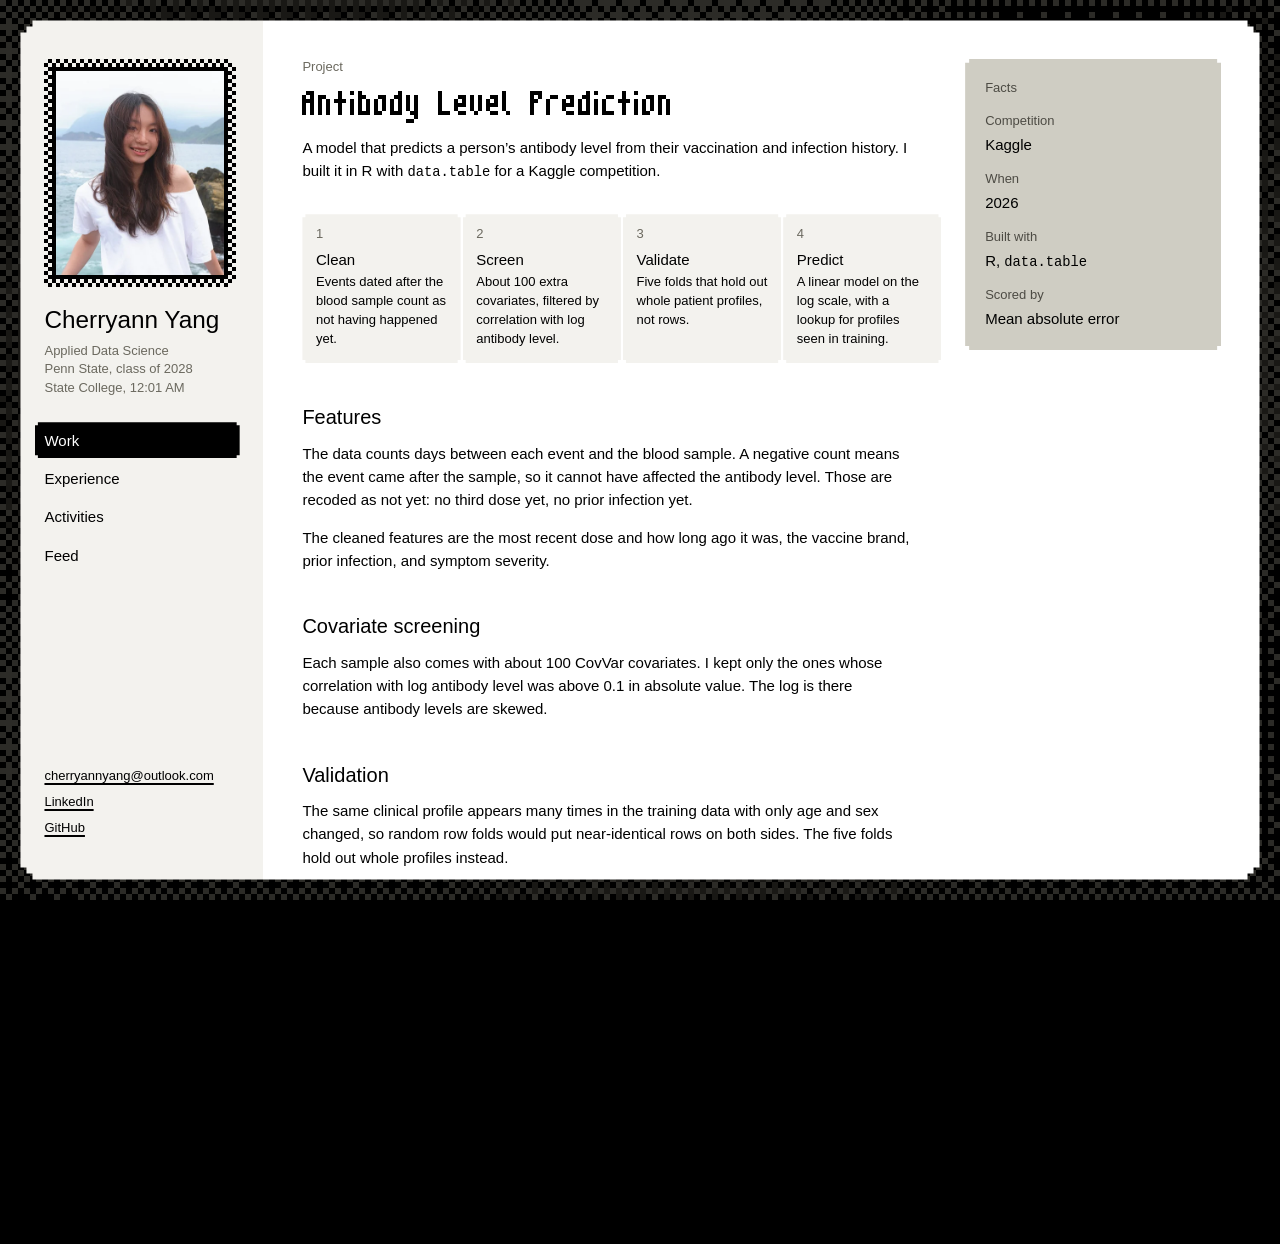
==== work/antibody-prediction.html @ 28772aa3 "upload files" ====
<!DOCTYPE html>
<html lang="en">
<head>
<meta charset="utf-8">
<meta name="viewport" content="width=device-width, initial-scale=1">
<title>Antibody Level Prediction | Cherryann Yang</title>
<meta name="description" content="A model that predicts antibody levels from vaccination and infection history, built in R with features that cannot leak post-sample events.">
<link rel="icon" href="../images/favicon.png">
<link rel="stylesheet" href="../styles.css">
</head>
<body>

<header class="side">
  <span class="frame"><img class="portrait" src="../images/portrait.webp" width="400" height="480" alt="Cherryann Yang"></span>
  <p class="name"><a href="../index.html">Cherryann Yang</a></p>
  <p class="role">Applied Data Science<br>Penn State, class of 2028</p>
  <p class="clock">State College<time data-clock="America/New_York"></time></p>
  <nav aria-label="Site"><ul>
      <li><a href="../index.html#top" aria-current="page">Work</a></li>
      <li><a href="../index.html#experience">Experience</a></li>
      <li><a href="../index.html#activities">Activities</a></li>
      <li><a href="../index.html#feed">Feed</a></li>
    </ul></nav>
  <ul class="contact">
    <li><a href="mailto:cherryannyang@outlook.com">cherryannyang@outlook.com</a></li>
    <li><a href="https://www.linkedin.com/in/cherryann-yang">LinkedIn</a></li>
    <li><a href="https://github.com/cherryann518">GitHub</a></li>
  </ul>
</header>

<main>
  <article class="sheet">
    <p class="label">Project</p>
    <h1 class="pixel"><span class="glide" style="view-transition-name: antibody">Antibody Level Prediction</span></h1>
    <p class="lede">A model that predicts a person’s antibody level from their vaccination and infection history. I built it in R with <code>data.table</code> for a Kaggle competition.</p>

    <figure>
      <ol class="steps">
        <li><strong>Clean</strong> Events dated after the blood sample count as not having happened yet.</li>
        <li><strong>Screen</strong> About 100 extra covariates, filtered by correlation with log antibody level.</li>
        <li><strong>Validate</strong> Five folds that hold out whole patient profiles, not rows.</li>
        <li><strong>Predict</strong> A linear model on the log scale, with a lookup for profiles seen in training.</li>
      </ol>
    </figure>

    <section>
      <h2>Features</h2>
      <p>The data counts days between each event and the blood sample. A negative count means the event came after the sample, so it cannot have affected the antibody level. Those are recoded as not yet: no third dose yet, no prior infection yet.</p>
      <p>The cleaned features are the most recent dose and how long ago it was, the vaccine brand, prior infection, and symptom severity.</p>
    </section>

    <section>
      <h2>Covariate screening</h2>
      <p>Each sample also comes with about 100 CovVar covariates. I kept only the ones whose correlation with log antibody level was above 0.1 in absolute value. The log is there because antibody levels are skewed.</p>
    </section>

    <section>
      <h2>Validation</h2>
      <p>The same clinical profile appears many times in the training data with only age and sex changed, so random row folds would put near-identical rows on both sides. The five folds hold out whole profiles instead.</p>
      <p>Three linear models are compared by mean absolute error on the original scale, against a null model that always predicts one constant.</p>
    </section>

    <section>
      <h2>Profile lookup</h2>
      <p>When a test row has exactly the same clinical profile as rows in training, the prediction is the training average for that profile rather than the regression estimate.</p>
    </section>
  </article>

  <nav class="more" aria-label="More work">
    <h2>More work</h2>
    <ul>
      <li><a href="knowledge-curation.html">Continuous Knowledge Curation</a></li>
      <li><a href="gaia-agent.html">GAIA Tool-Using Agent</a></li>
      <li><a href="beijing-pm25.html">Beijing PM2.5 Forecasting</a></li>
      <li><a href="resume.html">Resume</a></li>
    </ul>
  </nav>
</main>

<aside class="rail rail-first">
  <section class="facts">
    <h2>Facts</h2>
    <dl>
      <div><dt>Competition</dt><dd>Kaggle</dd></div>
      <div><dt>When</dt><dd>2026</dd></div>
      <div><dt>Built with</dt><dd>R, <code>data.table</code></dd></div>
      <div><dt>Scored by</dt><dd>Mean absolute error</dd></div>
    </dl>
  </section>
</aside>

<script src="../site.js"></script>
</body>
</html>
---- styles.css ----
/* Satoshi comes from Fontshare's own servers: its licence does not let the font files sit in a public repository. */
@import url("https://api.fontshare.com/v2/css?f[]=satoshi@400,500&display=swap");

/* Cherryann Yang, portfolio

   A few rules hold the whole site together:
     - The site is one white block inside a dark pixel frame. The frame stays
       put while the page scrolls. Square corners everywhere.
     - Two voices. The pixel font (m3x6) is the loud one, kept for things with
       substance: the headline and project titles. Satoshi is the quiet one
       for everything else, and it is never bold. Put class="pixel" on a
       heading to set it in pixels.
     - Topic headings (Experience, Feed, Facts) are small and gray. They label
       a part of the page; they are not the content.
     - Colour is black, white and Classic Gray, lighter or darker. Nothing else.
     - The small drawn things (photo frame, arrows, the Now dot) are built
       from square dots, like the font. Every box has one square dot missing
       from each corner, so nothing is perfectly sharp.
     - Nothing tints until you hover.

   Contents
     1. Tokens        tones, type, spacing, icons
     2. Base
     3. Layout        frame, block, sidebar | page | floating block
     4. Sidebar
     5. Pieces        links, buttons, chips, the Now callout
     6. Work page     headline, project blocks, experience rows
     7. Inner pages   write-ups, facts, steps, feed
     8. Opening       the screen that shows when you first arrive
     9. Motion        everything that moves, in one place
*/

@font-face { font-family: "m3x6"; src: url(fonts/m3x6.ttf) format("truetype"); font-display: swap; }               /* by Daniel Linssen */
@font-face { font-family: "Pixel Marks"; src: url(fonts/pixel-marks.woff) format("woff"); font-display: swap; }  /* the few marks m3x6 lacks */


/* 1. Tokens ------------------------------------------------------------- */

:root {
  --ink: #000;
  --paper: #fff;

  /* Classic Gray (a Benjamin Moore paint) and its relatives. Every gray on
     the site is one of these. site.js reads the hover and frame ones. */
  --gray: #e3e1d8;          /* Classic Gray itself: hover dots, hover fills */
  --gray-pale: #eeede7;     /* the second, fainter hover dot */
  --gray-light: #f3f2ee;    /* sidebar, Now callout, step boxes */
  --gray-dark: #cfcdc3;     /* the floating block */
  --gray-text: #6b695f;     /* quiet text on white or light gray */
  --gray-deep: #4d4b44;     /* quiet text on the floating block */
  --night: #000;            /* the frame */
  --night-1: #2c2b27;       /* its dots */
  --night-2: #191815;

  --stroke: 2px;            /* every drawn line, and one dot of the small icons */
  --nick: 3px;              /* the square missing from each corner of a box (bigger boxes set their own) */

  --text: "Satoshi", "Helvetica Neue", Helvetica, Arial, sans-serif;
  --mono: ui-monospace, "SF Mono", Menlo, Consolas, monospace;
  --cjk: "PingFang TC", "Noto Sans TC", "Noto Sans CJK TC", "Microsoft JhengHei", sans-serif;
  --pixel: "m3x6", "Pixel Marks", var(--text);

  /* Text sizes */
  --small: 0.8125rem;  /* labels, chips, dates */
  --body: 0.9375rem;
  --lead: 1.25rem;     /* role titles, headings inside a write-up */
  --name: clamp(1.3rem, 1.9vw, 1.75rem);  /* as big as the sidebar allows on one line */

  /* Pixel sizes. m3x6 is drawn 16 dots tall, so it is only sharp at whole
     multiples of 16px. */
  --px-m: 3rem;        /* project titles */
  --px-l: 4rem;        /* the headline, a project's own page */

  --frame: clamp(0.5rem, 1.6vw, 1.5rem);                    /* how thick the frame is */
  --edge: max(var(--frame), calc((100% - 96rem) / 2));      /* its sides, which widen on very wide screens */
  --side: clamp(13rem, 19vw, 16rem);                        /* sidebar width */
  --pad: clamp(1.25rem, 3vw, 2.5rem);
  --step: 1.5rem;                                           /* the usual gap between things */

  /* Pixel arrows, drawn on a grid of dots. Used as masks so they take the text colour. */
  --arrow-out: url("data:image/svg+xml,%3Csvg xmlns='http://www.w3.org/2000/svg' viewBox='0 0 5 5' shape-rendering='crispEdges'%3E%3Cpath d='M1 0h4v4H4V1H1zM3 1h1v1H3zM2 2h1v1H2zM1 3h1v1H1zM0 4h1v1H0z'/%3E%3C/svg%3E");
  --arrow-go: url("data:image/svg+xml,%3Csvg xmlns='http://www.w3.org/2000/svg' viewBox='0 0 7 5' shape-rendering='crispEdges'%3E%3Cpath d='M0 2h7v1H0zM4 0h1v1H4zM5 1h1v1H5zM5 3h1v1H5zM4 4h1v1H4z'/%3E%3C/svg%3E");
}


/* 2. Base --------------------------------------------------------------- */

*, *::before, *::after { box-sizing: border-box; }

html { background: var(--night); scroll-padding-top: calc(var(--frame) + var(--pad)); }

body {
  display: grid;
  align-content: start;
  min-height: calc(100vh - 2 * var(--frame));
  margin: var(--frame) var(--edge);
  background: var(--paper);
  color: var(--ink);
  font: 400 var(--body) / 1.55 var(--text);
}

h1, h2, h3, p, ul, ol, dl, dd, figure { margin: 0; }
ul, ol { padding: 0; list-style: none; }
img { display: block; max-width: 100%; height: auto; }
a { color: inherit; }
small { font-size: inherit; }
strong, b { font-weight: 500; }
:focus-visible { outline: var(--stroke) solid var(--ink); outline-offset: 2px; }

/* Pixel corners: every box loses one square dot from each corner. To give a
   new box the same corners, add its selector to this list. */
.btn, .chips li, .side nav a, .callout, .rail, .feed, .touch, .post, .steps li, .frame, .glow, .paper {
  clip-path: polygon(
    var(--nick) 0, calc(100% - var(--nick)) 0, calc(100% - var(--nick)) var(--nick), 100% var(--nick),
    100% calc(100% - var(--nick)), calc(100% - var(--nick)) calc(100% - var(--nick)), calc(100% - var(--nick)) 100%, var(--nick) 100%,
    var(--nick) calc(100% - var(--nick)), 0 calc(100% - var(--nick)), 0 var(--nick), var(--nick) var(--nick));
}
.callout, .rail, .feed, .touch, .frame, .paper { --nick: 4px; }
.glow { --nick: 6px; }  /* one of its own dots */
.btn:focus-visible, .side nav a:focus-visible { outline-color: currentColor; outline-offset: -5px; }  /* inside, where the corners cannot clip it */
code { font: 0.92em var(--mono); }
[lang="zh-Hant"] { font-family: var(--cjk); }

/* Topic headings and small notes: quiet, gray, never bold. */
h1, h2, .label, .meta, figcaption, .role, .clock, .facts dt, .steps li::before, .chips small, .credit {
  color: var(--gray-text);
  font-size: var(--small);
  font-weight: 400;
  line-height: 1.45;
}
h3 { font-size: var(--body); font-weight: 400; }

/* Pixel headings. The letters sit small inside their line, so lines are set
   close, and one dot comes out of each word gap. */
.pixel {
  color: var(--ink);
  font-family: var(--pixel);
  line-height: 0.69;
  word-spacing: -0.0625em;
  -webkit-font-smoothing: none;
}
h1.pixel { font-size: var(--px-l); text-wrap: balance; }
h2.pixel { font-size: var(--px-m); }


/* 3. Layout ------------------------------------------------------------- */

/* The frame. This box is the window the page shows through; its huge shadow
   blacks out everything around it. site.js lays moving dots over the black. */
body::before {
  content: "";
  position: fixed;
  inset: var(--frame) var(--edge);
  z-index: 50;
  box-shadow: 0 0 0 100vmax var(--night);
  pointer-events: none;
}
.backdrop {
  position: fixed;
  inset: 0;
  z-index: 51;
  width: 100%;
  height: 100%;
  --n: 6px;  /* one dot of the frame. The window loses two steps of these at each corner */
  image-rendering: pixelated;
  pointer-events: none;
  --l: var(--edge);
  --r: calc(100% - var(--edge));
  --t: var(--frame);
  --b: calc(100% - var(--frame));
  clip-path: polygon(evenodd,
    0 0, 100% 0, 100% 100%, 0 100%, 0 0,
    calc(var(--l) + 2 * var(--n)) var(--t),
    calc(var(--r) - 2 * var(--n)) var(--t),
    calc(var(--r) - 2 * var(--n)) calc(var(--t) + var(--n)),
    calc(var(--r) - var(--n)) calc(var(--t) + var(--n)),
    calc(var(--r) - var(--n)) calc(var(--t) + 2 * var(--n)),
    var(--r) calc(var(--t) + 2 * var(--n)),
    var(--r) calc(var(--b) - 2 * var(--n)),
    calc(var(--r) - var(--n)) calc(var(--b) - 2 * var(--n)),
    calc(var(--r) - var(--n)) calc(var(--b) - var(--n)),
    calc(var(--r) - 2 * var(--n)) calc(var(--b) - var(--n)),
    calc(var(--r) - 2 * var(--n)) var(--b),
    calc(var(--l) + 2 * var(--n)) var(--b),
    calc(var(--l) + 2 * var(--n)) calc(var(--b) - var(--n)),
    calc(var(--l) + var(--n)) calc(var(--b) - var(--n)),
    calc(var(--l) + var(--n)) calc(var(--b) - 2 * var(--n)),
    var(--l) calc(var(--b) - 2 * var(--n)),
    var(--l) calc(var(--t) + 2 * var(--n)),
    calc(var(--l) + var(--n)) calc(var(--t) + 2 * var(--n)),
    calc(var(--l) + var(--n)) calc(var(--t) + var(--n)),
    calc(var(--l) + 2 * var(--n)) calc(var(--t) + var(--n)),
    calc(var(--l) + 2 * var(--n)) var(--t));
}

main { min-width: 0; padding: var(--pad); container-type: inline-size; }

/* The floating block: a gray box beside the page (under it on small screens). */
.rail { min-width: 0; margin: 0 var(--pad) var(--pad); padding: 1.25rem; background: var(--gray-dark); }
.rail :is(h2, dt, .meta, .credit) { color: var(--gray-deep); }
.rail:has(> .btn:only-child) { padding: 0; background: none; }  /* just a button, no box */
.side { order: -2; }
.rail-first { order: -1; margin: var(--pad) var(--pad) 0; }      /* facts sit above the write-up until there is room beside it */

@media (min-width: 56rem) {
  body {
    grid-template-columns: var(--side) minmax(0, 1fr);
    background: linear-gradient(90deg, var(--gray-light) var(--side), var(--paper) var(--side));  /* the sidebar's gray runs the full height */
  }
  .side { grid-row: 1 / span 2; }
  main, .rail { grid-column: 2; }
  .rail-first { grid-row: 1; }
  main:has(+ .rail-first) { grid-row: 2; }
}

@media (min-width: 64rem) {
  body { grid-template-columns: var(--side) minmax(0, 1fr) clamp(15rem, 23vw, 20rem); }
  .side { grid-row: 1; }
  main, main:has(+ .rail-first) { grid-column: 2; grid-row: 1; padding-right: var(--step); }
  .rail, .rail-first {
    grid-column: 3;
    grid-row: 1;
    position: sticky;
    top: calc(var(--frame) + var(--pad));
    align-self: start;
    max-height: calc(100vh - 2 * var(--frame) - 2 * var(--pad));
    margin: var(--pad) var(--pad) var(--pad) 0;
    overflow-y: auto;
  }
}


/* 4. Sidebar ------------------------------------------------------------- */

.side {
  display: grid;
  grid-template-columns: auto minmax(0, 1fr);
  column-gap: 1rem;
  align-items: center;
  padding: 1rem var(--pad);
  background: var(--gray-light);
}

/* The photo's frame, built from 4px dots like the frame around the page: a
   checkered band two dots wide, then a black line, then the photo. The
   round() lines snap its size to whole dots so the pattern stays crisp. */
.frame {
  --dot: 4px;
  grid-column: 1;
  grid-row: 1 / span 2;
  display: block;
  width: 4.75rem;
  padding: calc(var(--dot) * 2);
  container-type: inline-size;
  background: repeating-conic-gradient(var(--ink) 0 25%, transparent 0 50%) 0 0 / calc(var(--dot) * 2) calc(var(--dot) * 2);
}
.portrait { width: 100%; aspect-ratio: 5 / 6; height: round(nearest, 120cqi, var(--dot)); object-fit: cover; border: var(--dot) solid var(--ink); }

.name { grid-column: 2; font-size: 1.375rem; line-height: 1.1; }
.name a { text-decoration: none; }
.role, .clock { display: none; }
.clock time:not(:empty)::before { content: ", "; }

.side nav { grid-column: 2; margin-left: -0.6rem; }
.side nav ul { display: flex; flex-wrap: wrap; gap: 0.25rem; }
.side nav a { display: block; padding: 0.3rem 0.6rem; text-decoration: none; }
.side nav a:hover { background: var(--gray); }
.side nav a[aria-current] { background: var(--ink); color: var(--paper); }

.contact { grid-column: 1 / -1; display: flex; flex-wrap: wrap; gap: 0.1rem 1.1rem; margin-top: 0.9rem; font-size: var(--small); }
.contact a { text-decoration-thickness: var(--stroke); text-underline-offset: 0.25em; }
.contact a:hover { background: var(--ink); color: var(--paper); text-decoration: none; }

@media (min-width: 56rem) {
  .side {
    display: flex;
    flex-direction: column;
    align-items: stretch;
    align-self: start;
    position: sticky;
    top: var(--frame);
    min-height: calc(100vh - 2 * var(--frame));
    padding: var(--pad) var(--step);
    background: none;  /* the block paints this column gray */
  }
  .frame { width: 100%; width: round(down, 100%, 8px); }  /* as wide as the sidebar allows */
  .name { margin-top: 1.25rem; font-size: var(--name); }
  .role, .clock { display: block; }
  .role { margin-top: 0.5rem; }
  .side nav { margin: var(--step) 0 0 -0.6rem; }
  .side nav ul { display: block; }
  .side nav li + li { margin-top: 0.15rem; }
  .side nav a { padding: 0.4rem 0.6rem; }
  .contact { display: block; margin-top: auto; padding-top: var(--step); line-height: 2; }
}


/* 5. Pieces --------------------------------------------------------------- */

/* Links in running text: underlined, with a gray fill on hover. */
:where(main, .rail) a:not(.btn) { text-decoration-thickness: var(--stroke); text-underline-offset: 0.25em; }
:where(main, .rail) a:not(.btn):hover { background: var(--gray); }

/* A pixel arrow after anything that leaves the page: outside links, and a
   button with class="go". */
.go::after, :where(main, .rail) a[href^="http"]:not(.btn)::after {
  content: "";
  display: inline-block;
  width: calc(var(--stroke) * 5);
  height: calc(var(--stroke) * 5);
  margin-left: 0.45em;
  background: currentColor;
  -webkit-mask: var(--arrow-out) center / contain no-repeat;
  mask: var(--arrow-out) center / contain no-repeat;
}

.btn { display: inline-block; padding: 0.5rem 0.9rem; background: var(--ink); color: var(--paper); text-decoration: none; }
.btn:hover { background: var(--gray); color: var(--ink); }

/* Chips: filled tags, no outline. */
.chips { display: flex; flex-wrap: wrap; gap: 0.3rem; }
.chips li { padding: 0.1rem 0.5rem; background: var(--paper); font-size: var(--small); line-height: 1.5; }
.chips li:hover { background: var(--ink); color: var(--paper); }
.chips small { color: inherit; opacity: 0.6; }

/* A callout: a gray box with a flashing pixel dot beside its title. The dot
   is drawn on a 7 by 7 grid, each square one --stroke wide. */
.callout { display: grid; gap: 0.25rem 1.25rem; max-width: 38rem; padding: 0.9rem 1rem; background: var(--gray-light); }
.callout .tag { display: flex; align-items: center; gap: 0.5rem; }
.dot { flex: none; width: calc(var(--stroke) * 7); height: calc(var(--stroke) * 7); fill: var(--ink); shape-rendering: crispEdges; }

@container (min-width: 30rem) {
  .callout { grid-template-columns: auto minmax(0, 1fr); }
}


/* 6. Work page ------------------------------------------------------------ */

.intro h1 { max-width: 15em; }
.lede { max-width: 38rem; margin-top: 1rem; }
.intro .callout { margin-top: var(--step); }
.intro .btn { margin-top: var(--step); }

/* Project blocks: two across when there is room, no lines between them.
   Hovering one brings up a cloud of pale dots behind it (site.js draws them)
   and a white edge around its words so they stay easy to read. The whole
   block is the link. The blocks hang a little outside the column so their
   text lines up with the headline. */
.blocks { display: grid; gap: 0.5rem; margin: 2rem -1.25rem 0; }
.block { position: relative; isolation: isolate; display: flex; flex-direction: column; padding: 1.25rem; }
.glow { position: absolute; inset: 0; z-index: -1; width: 100%; height: 100%; image-rendering: pixelated; opacity: 0; }
.block:hover .glow, .block:focus-within .glow { opacity: 1; }
.block:hover :is(.label, .meta), .block:focus-within :is(.label, .meta) { color: var(--ink); }
.block:hover :is(.label, p), .block:focus-within :is(.label, p) {
  text-shadow: 0 0 2px var(--paper), 0 0 2px var(--paper), 0 0 3px var(--paper), 0 0 3px var(--paper), 0 0 4px var(--paper), 0 0 5px var(--paper);
}
.block:hover h2, .block:focus-within h2 {  /* a hard edge, one dot wide, for the pixel title */
  text-shadow: 3px 0 var(--paper), -3px 0 var(--paper), 0 3px var(--paper), 0 -3px var(--paper), 3px 3px var(--paper), -3px 3px var(--paper), 3px -3px var(--paper), -3px -3px var(--paper);
}

.block h2 { padding-right: 2.5rem; margin-top: -0.2rem; }  /* the pixel letters carry their own space above */
.block h2 a, .block h2 a:hover { background: none; text-decoration: none; }
.block h2 a::before { content: ""; position: absolute; inset: 0; }  /* stretches the link over the block */
.block h2 a::after {  /* the pixel arrow in the corner */
  content: "";
  position: absolute;
  top: 1.5rem;
  right: 1.25rem;
  width: calc(var(--stroke) * 7);
  height: calc(var(--stroke) * 5);
  background: currentColor;
  -webkit-mask: var(--arrow-go) center / contain no-repeat;
  mask: var(--arrow-go) center / contain no-repeat;
}
.block h2 + p { max-width: 34rem; margin-top: 0.6rem; }
.block .meta { margin-top: auto; padding-top: 1rem; }

@container (min-width: 34rem) {
  .blocks { grid-template-columns: 1fr 1fr; }
}

/* Experience rows: the title on the left, the place and dates on the right. */
.entries, main .feed, .touch { max-width: 44rem; margin-top: 3rem; }
.entries > h2 { margin-bottom: 1rem; }
.entries li { display: grid; gap: 0.15rem 1.5rem; }
.entries li + li { margin-top: 1.25rem; }
.entries .label { margin: 2rem 0 1rem; }  /* a smaller heading inside the list, like Before Penn State */
.entries li :is(h2, h3) { color: var(--ink); font-size: var(--lead); line-height: 1.3; }

@container (min-width: 30rem) {
  .entries li { grid-template-columns: minmax(0, 1fr) auto; align-items: start; }
  .entries .meta { grid-column: 2; grid-row: 1 / span 2; max-width: 16rem; padding-top: 0.3rem; text-align: right; }
  .entries li > p:not(.meta) { grid-column: 1; }
}

/* Stack & tools: groups of chips. */
.stack h3 { margin: 1rem 0 0.4rem; color: var(--gray-deep); font-size: var(--small); }


/* 7. Inner pages ---------------------------------------------------------- */

.sheet .label + h1 { margin-top: -0.1rem; }  /* the pixel letters carry their own space above */
.sheet section { max-width: 38rem; margin-top: 2.5rem; }
.sheet section > h2 { margin-bottom: 0.6rem; color: var(--ink); font-size: var(--lead); }  /* a heading inside a write-up */
.sheet section p + p { margin-top: 0.9rem; }
.sheet section ul { margin-top: 0.7rem; }
.sheet section ul + p { margin-top: 0.9rem; }
.sheet section li { margin-left: 1.1em; list-style: disc; }
.sheet section li + li { margin-top: 0.35rem; }
.sheet .entries { max-width: 38rem; margin-top: 1.25rem; }
.sheet .entries li { margin-left: 0; list-style: none; }
.sheet .entries li + li { margin-top: 1.25rem; }

.facts dl { margin-top: 0.9rem; }
.facts dl div + div { margin-top: 0.9rem; }
.facts dd { margin-top: 0.1rem; overflow-wrap: anywhere; }
.touch { padding: 1.25rem; background: var(--gray-light); }
.touch p { margin: 0.4rem 0 1rem; }

.more { max-width: 38rem; margin-top: 3rem; }
.more ul { display: flex; flex-wrap: wrap; gap: 0.4rem 1.5rem; margin-top: 0.6rem; }

@media (min-width: 40rem) and (max-width: 63.99rem) {
  .facts dl { display: grid; grid-template-columns: repeat(auto-fit, minmax(11rem, 1fr)); gap: 1rem 1.25rem; }
  .facts dl div + div { margin-top: 0; }
}

figure { margin-top: 2rem; }
figure img { width: 100%; }
figcaption { margin-top: 0.6rem; }

/* The step diagrams on project pages: four gray boxes in a row. */
.steps { display: grid; gap: var(--stroke); counter-reset: step; }
.steps li { padding: 0.7rem 0.85rem 0.9rem; background: var(--gray-light); font-size: var(--small); line-height: 1.45; counter-increment: step; }
.steps li::before { content: counter(step); display: block; margin-bottom: 0.3rem; }
.steps strong { display: block; margin-bottom: 0.15rem; font-size: var(--body); }

@container (min-width: 36rem) {
  .steps { grid-template-columns: repeat(4, 1fr); }
}

/* Feed: short white rows in a gray block. Hover or tap a row and it
   opens to show its pictures and a few lines. */
.feed { padding: 1.25rem; background: var(--gray-dark); }
.feed h2 { margin-bottom: 0.8rem; color: var(--gray-deep); }
.post { padding: 0.65rem 0.8rem; background: var(--paper); }
.post + .post { margin-top: var(--stroke); }
.post:focus { outline: 0; }
.post .meta { color: var(--gray-text); }
.extra { display: grid; grid-template-rows: 0fr; }
.extra > div { min-height: 0; overflow: hidden; }
.post:hover .extra, .post:focus .extra, .post:focus-within .extra { grid-template-rows: 1fr; }
.photo { width: 100%; margin-top: 0.7rem; }
.photos { display: grid; grid-template-columns: repeat(auto-fit, minmax(11rem, 1fr)); gap: var(--stroke); margin-top: 0.7rem; }  /* pictures side by side */
.photos .photo { height: 100%; margin: 0; aspect-ratio: 4 / 3; object-fit: cover; }
.extra p { max-width: 36rem; margin-top: 0.6rem; font-size: var(--small); line-height: 1.45; }
.extra .credit { margin-top: 0.25rem; color: var(--gray-text); }


/* 8. Opening -------------------------------------------------------------- */

/* The first time someone lands on the Work page in a visit, the block is
   blank, types a line, then shows the page. A script in the page's <head>
   adds .opening to <html>; site.js types the line and takes it away. */
html.opening { overflow: hidden; }
html.opening::before, .opening-screen {
  position: fixed;
  inset: var(--frame) var(--edge);
  z-index: 40;
  background: var(--paper);
}
html.opening::before { content: ""; }
.opening-screen {
  z-index: 41;
  display: grid;
  place-items: center;
  padding: 1rem;
  font: var(--px-l) / 0.69 var(--pixel);
  word-spacing: -0.0625em;
  text-align: center;
  -webkit-font-smoothing: none;
}
.opening-screen.done { opacity: 0; pointer-events: none; }
.caret::after { content: ""; display: inline-block; width: 0.25em; height: 0.07em; margin-left: 0.07em; background: currentColor; }


/* 9. Motion --------------------------------------------------------------- */

/* Nothing here is needed to read the site. People who ask their device for
   less motion get none of it. */

@media (prefers-reduced-motion: no-preference) {

  /* Moving between pages: the frame and sidebar hold still, the page
     cross-fades, and a project's title glides from its block to the top of
     its page. (Browsers only do this when the site is served, not opened as
     files.) */
  html { scroll-behavior: smooth; }  /* the menu glides to its part of the page */
  @view-transition { navigation: auto; }
  .side { view-transition-name: side; }
  main { view-transition-name: page; }
  .rail { view-transition-name: rail; }
  .backdrop { view-transition-name: frame; }
  .glide { display: inline-block; }
  ::view-transition-old(page), ::view-transition-old(rail) { animation: 0.16s ease-in both leave; }
  ::view-transition-new(page), ::view-transition-new(rail) { animation: 0.3s 0.08s cubic-bezier(0.2, 0.7, 0.2, 1) both arrive; }
  ::view-transition-group(*) { animation-duration: 0.45s; animation-timing-function: cubic-bezier(0.2, 0.7, 0.2, 1); }

  /* Opening the Work page: the blocks arrive one after another (after the
     opening screen, if it is showing). */
  .block { animation: 0.5s cubic-bezier(0.2, 0.7, 0.2, 1) backwards arrive; animation-delay: calc(150ms + var(--i, 0) * 70ms); }
  .block:nth-child(2) { --i: 1; }
  .block:nth-child(3) { --i: 2; }
  .block:nth-child(4) { --i: 3; }
  html.opening .block { animation: none; }
  .caret::after { animation: 1s steps(1) infinite blink; }
  .opening-screen { transition: opacity 0.4s; }

  /* The Now dot flashes black, then white. */
  .dot { animation: 1.4s steps(1) infinite flash; }

  /* Hover: the dots fade in, the arrow nudges, a feed row opens. */
  .glow { transition: opacity 0.35s; }
  .block h2 a::after { transition: transform 0.2s; }
  .block:hover h2 a::after { transform: translateX(4px); }
  .extra { transition: grid-template-rows 0.35s cubic-bezier(0.2, 0.7, 0.2, 1); }
  .btn, .chips li, .side nav a, .contact a, :where(main, .rail) a { transition: background-color 0.15s, color 0.15s; }

  /* The research loop on its own page: each step darkens in turn. */
  .steps.cycle li { animation: 6s infinite turn; }
  .steps.cycle li:nth-child(2) { animation-delay: 1.5s; }
  .steps.cycle li:nth-child(3) { animation-delay: 3s; }
  .steps.cycle li:nth-child(4) { animation-delay: 4.5s; }

  @keyframes arrive { from { opacity: 0; transform: translateY(12px); } }
  @keyframes leave { to { opacity: 0; } }
  @keyframes blink { 50% { opacity: 0; } }
  @keyframes flash { 50% { fill: var(--paper); } }
  @keyframes turn {
    0%, 21% { background-color: var(--gray-dark); }
    25%, 100% { background-color: var(--gray-light); }
  }
}
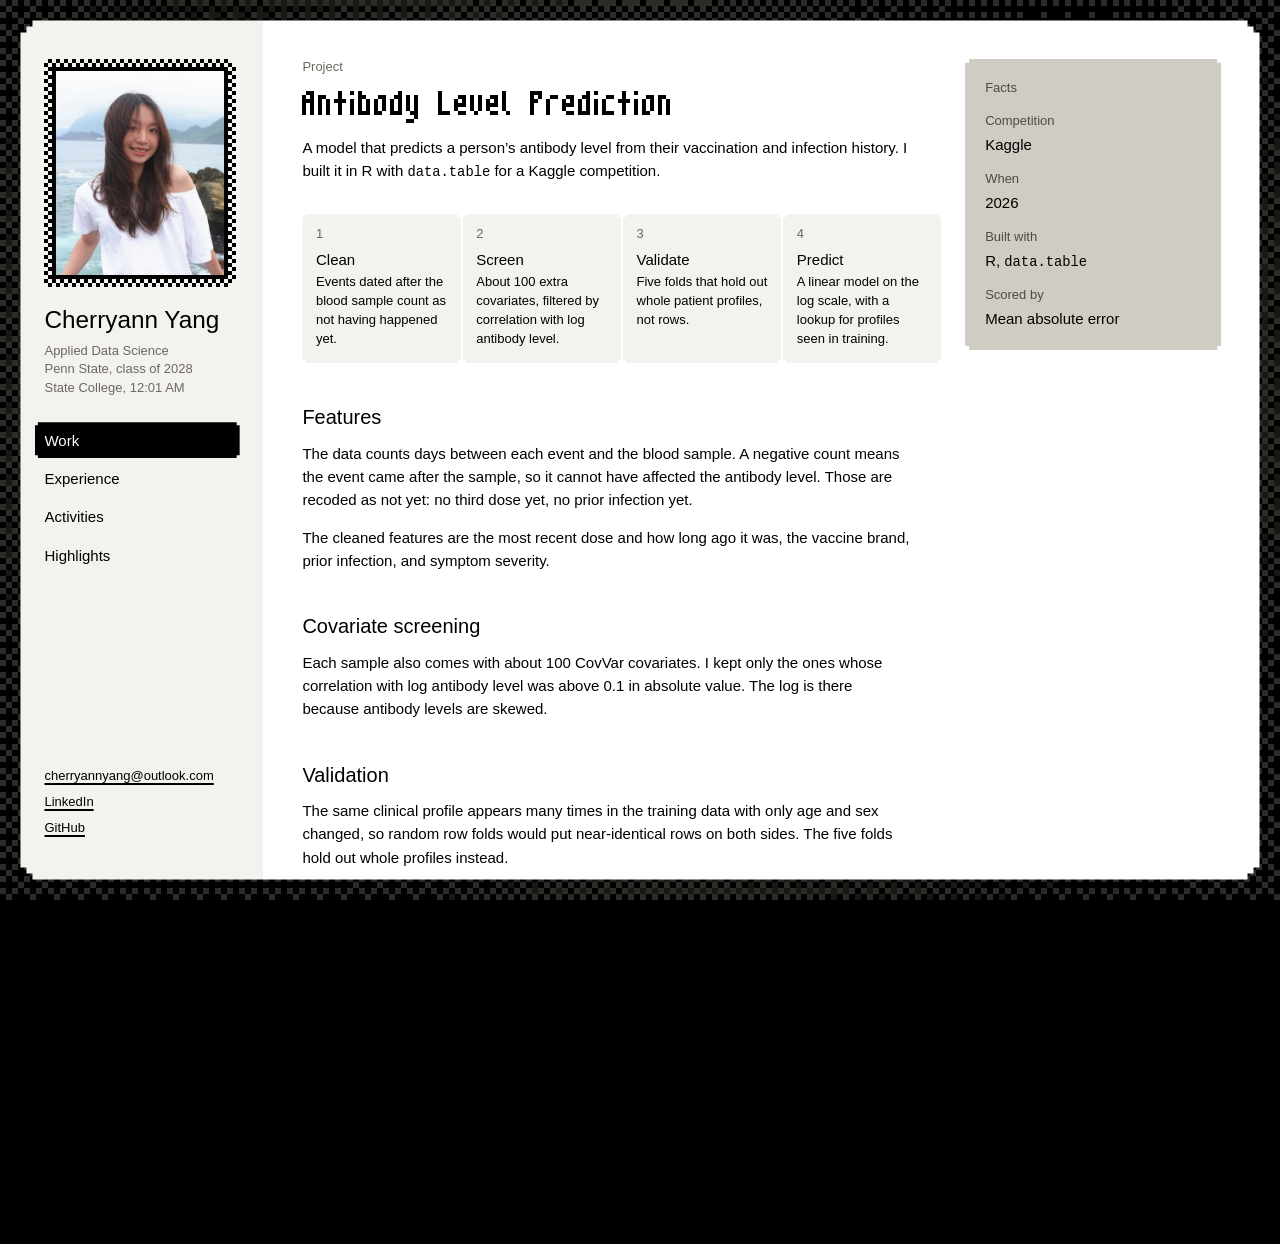
==== commit 7a0bca6e: "'highlights', favicon" ====
--- a/work/antibody-prediction.html
+++ b/work/antibody-prediction.html
@@ -19,7 +19,7 @@
       <li><a href="../index.html#top" aria-current="page">Work</a></li>
       <li><a href="../index.html#experience">Experience</a></li>
       <li><a href="../index.html#activities">Activities</a></li>
-      <li><a href="../index.html#feed">Feed</a></li>
+      <li><a href="../index.html#highlights">Highlights</a></li>
     </ul></nav>
   <ul class="contact">
     <li><a href="mailto:cherryannyang@outlook.com">cherryannyang@outlook.com</a></li>
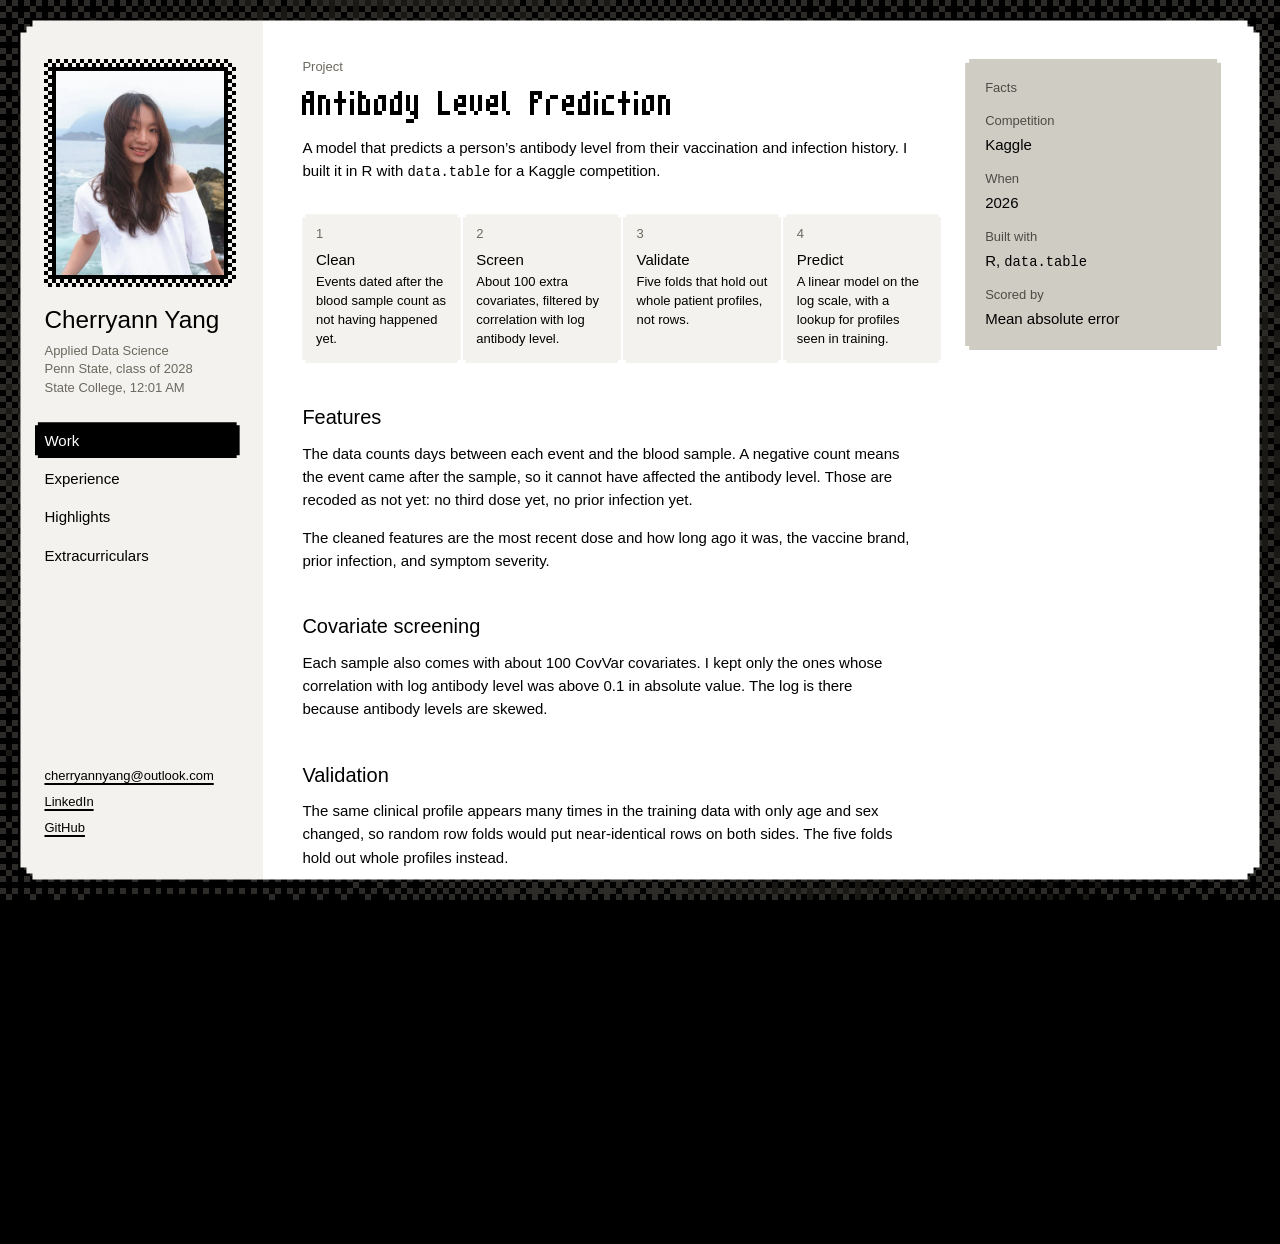
==== commit 3202bbed: "add info, cursor graphic" ====
--- a/work/antibody-prediction.html
+++ b/work/antibody-prediction.html
@@ -5,7 +5,10 @@
 <meta name="viewport" content="width=device-width, initial-scale=1">
 <title>Antibody Level Prediction | Cherryann Yang</title>
 <meta name="description" content="A model that predicts antibody levels from vaccination and infection history, built in R with features that cannot leak post-sample events.">
-<link rel="icon" href="../images/favicon.png">
+<link rel="icon" href="../favicon.ico?v=3" sizes="any">
+<link rel="icon" type="image/svg+xml" href="../images/favicon.svg?v=3">
+<link rel="icon" type="image/png" sizes="32x32" href="../images/favicon-32.png?v=3">
+<link rel="apple-touch-icon" href="../images/apple-touch-icon.png">
 <link rel="stylesheet" href="../styles.css">
 </head>
 <body>
@@ -18,8 +21,8 @@
   <nav aria-label="Site"><ul>
       <li><a href="../index.html#top" aria-current="page">Work</a></li>
       <li><a href="../index.html#experience">Experience</a></li>
-      <li><a href="../index.html#activities">Activities</a></li>
       <li><a href="../index.html#highlights">Highlights</a></li>
+      <li><a href="../index.html#extracurriculars">Extracurriculars</a></li>
     </ul></nav>
   <ul class="contact">
     <li><a href="mailto:cherryannyang@outlook.com">cherryannyang@outlook.com</a></li>
--- a/styles.css
+++ b/styles.css
@@ -88,6 +88,11 @@
 *, *::before, *::after { box-sizing: border-box; }
 
 html { background: var(--night); scroll-padding-top: calc(var(--frame) + var(--pad)); }
+
+/* Pixel mouse pointers: an arrow, and a hand over anything you can press.
+   The second line of each pair is a sharper copy for high-resolution screens. */
+html { cursor: url(images/cursor.png) 0 0, auto; cursor: image-set(url(images/cursor.png) 1x, url(images/cursor@2x.png) 2x) 0 0, auto; }
+a, button { cursor: url(images/cursor-hand.png) 7 0, pointer; cursor: image-set(url(images/cursor-hand.png) 1x, url(images/cursor-hand@2x.png) 2x) 7 0, pointer; }
 
 body {
   display: grid;
@@ -323,6 +328,10 @@
 .chips li:hover { background: var(--ink); color: var(--paper); }
 .chips small { color: inherit; opacity: 0.6; }
 
+/* Tags: the same chips, smaller and on the white page, for the tools under a title. */
+.tags { margin-top: 0.45rem; }
+.tags li { --nick: 2px; padding: 0 0.4rem; background: var(--gray-light); font-size: 0.75rem; }
+
 /* A callout: a gray box with a flashing pixel dot beside its title. The dot
    is drawn on a 7 by 7 grid, each square one --stroke wide. */
 .callout { display: grid; gap: 0.25rem 1.25rem; max-width: 38rem; padding: 0.9rem 1rem; background: var(--gray-light); }
@@ -372,7 +381,7 @@
   -webkit-mask: var(--arrow-go) center / contain no-repeat;
   mask: var(--arrow-go) center / contain no-repeat;
 }
-.block h2 + p { max-width: 34rem; margin-top: 0.6rem; }
+.block .tags + p { max-width: 34rem; margin-top: 0.6rem; }
 .block .meta { margin-top: auto; padding-top: 1rem; }
 
 @container (min-width: 34rem) {
@@ -382,15 +391,16 @@
 /* Experience rows: the title on the left, the place and dates on the right. */
 .entries, main .feed, .touch { max-width: 44rem; margin-top: 3rem; }
 .entries > h2 { margin-bottom: 1rem; }
-.entries li { display: grid; gap: 0.15rem 1.5rem; }
-.entries li + li { margin-top: 1.25rem; }
+.entries > ul > li { display: grid; gap: 0.15rem 1.5rem; }
+.entries .tags { margin: 0.2rem 0 0.25rem; }
+.entries > ul > li + li { margin-top: 1.25rem; }
 .entries .label { margin: 2rem 0 1rem; }  /* a smaller heading inside the list, like Before Penn State */
 .entries li :is(h2, h3) { color: var(--ink); font-size: var(--lead); line-height: 1.3; }
 
 @container (min-width: 30rem) {
-  .entries li { grid-template-columns: minmax(0, 1fr) auto; align-items: start; }
-  .entries .meta { grid-column: 2; grid-row: 1 / span 2; max-width: 16rem; padding-top: 0.3rem; text-align: right; }
-  .entries li > p:not(.meta) { grid-column: 1; }
+  .entries > ul > li { grid-template-columns: minmax(0, 1fr) auto; align-items: start; }
+  .entries .meta { grid-column: 2; grid-row: 1 / span 3; max-width: 16rem; padding-top: 0.3rem; text-align: right; }
+  .entries > ul > li > :not(.meta) { grid-column: 1; }
 }
 
 /* Stack & tools: groups of chips. */
@@ -439,11 +449,15 @@
   .steps { grid-template-columns: repeat(4, 1fr); }
 }
 
-/* Feed: short white rows in a gray block. Hover or tap a row and it
-   opens to show its pictures and a few lines. */
+/* Highlights: short white rows in a gray block, each with a small picture.
+   Hover or tap a row and it opens to show its pictures and a few lines. */
 .feed { padding: 1.25rem; background: var(--gray-dark); }
 .feed h2 { margin-bottom: 0.8rem; color: var(--gray-deep); }
-.post { padding: 0.65rem 0.8rem; background: var(--paper); }
+.post { display: grid; grid-template-columns: minmax(0, 1fr) auto; column-gap: 1rem; padding: 0.65rem 0.8rem; background: var(--paper); }
+.post > :not(.thumb) { grid-column: 1; }
+.post .extra { grid-column: 1 / -1; }
+.thumb { grid-column: 2; grid-row: 1 / span 2; align-self: center; width: 3.5rem; height: 2.625rem; object-fit: cover; }
+.post:hover .thumb, .post:focus .thumb, .post:focus-within .thumb { opacity: 0; }  /* the big pictures take over */
 .post + .post { margin-top: var(--stroke); }
 .post:focus { outline: 0; }
 .post .meta { color: var(--gray-text); }
@@ -452,7 +466,8 @@
 .post:hover .extra, .post:focus .extra, .post:focus-within .extra { grid-template-rows: 1fr; }
 .photo { width: 100%; margin-top: 0.7rem; }
 .photos { display: grid; grid-template-columns: repeat(auto-fit, minmax(11rem, 1fr)); gap: var(--stroke); margin-top: 0.7rem; }  /* pictures side by side */
-.photos .photo { height: 100%; margin: 0; aspect-ratio: 4 / 3; object-fit: cover; }
+.photos .photo { height: 100%; margin: 0; aspect-ratio: 16 / 10; object-fit: cover; }
+.photos .photo:only-child { max-width: 16rem; height: auto; aspect-ratio: auto; }  /* a single picture keeps its own shape */
 .extra p { max-width: 36rem; margin-top: 0.6rem; font-size: var(--small); line-height: 1.45; }
 .extra .credit { margin-top: 0.25rem; color: var(--gray-text); }
 
@@ -524,6 +539,7 @@
   .block h2 a::after { transition: transform 0.2s; }
   .block:hover h2 a::after { transform: translateX(4px); }
   .extra { transition: grid-template-rows 0.35s cubic-bezier(0.2, 0.7, 0.2, 1); }
+  .thumb { transition: opacity 0.2s; }
   .btn, .chips li, .side nav a, .contact a, :where(main, .rail) a { transition: background-color 0.15s, color 0.15s; }
 
   /* The research loop on its own page: each step darkens in turn. */
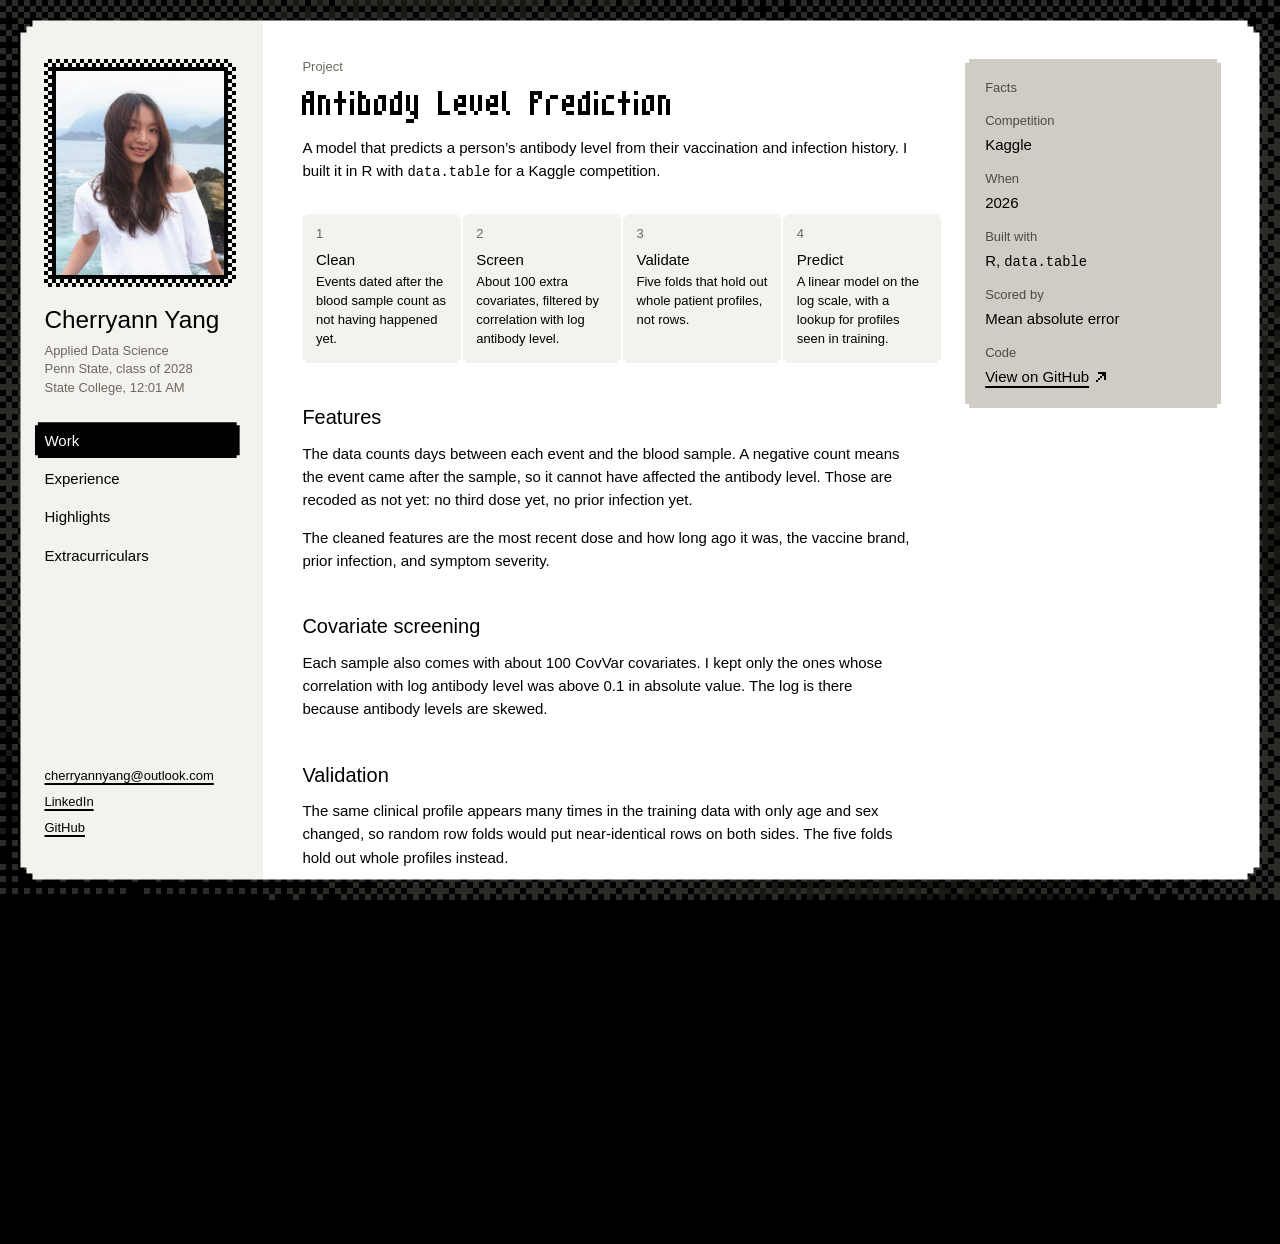
==== commit 799a0307: "add project links" ====
--- a/work/antibody-prediction.html
+++ b/work/antibody-prediction.html
@@ -88,6 +88,7 @@
       <div><dt>When</dt><dd>2026</dd></div>
       <div><dt>Built with</dt><dd>R, <code>data.table</code></dd></div>
       <div><dt>Scored by</dt><dd>Mean absolute error</dd></div>
+      <div><dt>Code</dt><dd><a href="https://github.com/cherryann518/kaggle-antibody-prediction">View on GitHub</a></dd></div>
     </dl>
   </section>
 </aside>
--- a/styles.css
+++ b/styles.css
@@ -92,7 +92,7 @@
 /* Pixel mouse pointers: an arrow, and a hand over anything you can press.
    The second line of each pair is a sharper copy for high-resolution screens. */
 html { cursor: url(images/cursor.png) 0 0, auto; cursor: image-set(url(images/cursor.png) 1x, url(images/cursor@2x.png) 2x) 0 0, auto; }
-a, button { cursor: url(images/cursor-hand.png) 7 0, pointer; cursor: image-set(url(images/cursor-hand.png) 1x, url(images/cursor-hand@2x.png) 2x) 7 0, pointer; }
+a, button { cursor: url(images/cursor-hand.png) 5 0, pointer; cursor: image-set(url(images/cursor-hand.png) 1x, url(images/cursor-hand@2x.png) 2x) 5 0, pointer; }
 
 body {
   display: grid;
@@ -403,6 +403,23 @@
   .entries > ul > li > :not(.meta) { grid-column: 1; }
 }
 
+/* Extracurriculars as a log: the year in a left column, a dotted line of square dots, smaller type */
+.log > ol { --dot: 4px; display: grid; gap: 1.1rem; }
+.log > ol > li { display: grid; grid-template-columns: 1fr; gap: 0.05rem; margin: 0; }
+.log li h3 { font-size: var(--body); line-height: 1.5; }
+.log .when, .log .meta { color: var(--gray-text); font-size: var(--small); }
+.log li > p:last-child { margin-top: 0.15rem; font-size: var(--small); color: var(--gray-deep); max-width: 34rem; }
+@container (min-width: 30rem) {
+  .log > ol > li { grid-template-columns: 5.75rem 1fr; column-gap: 1.75rem; position: relative; }
+  .log .when { grid-column: 1; grid-row: 1 / span 3; text-align: right; padding-top: 0.15rem; }
+  .log > ol > li > :not(.when) { grid-column: 2; }
+  .log .meta { max-width: none; text-align: left; padding: 0; grid-row: auto; }
+  .log > ol > li::before { content: ""; position: absolute; left: calc(5.75rem + 0.875rem - 2px); top: 0; bottom: -1.1rem; width: var(--dot);
+    background: repeating-linear-gradient(to bottom, var(--gray-dark) 0 var(--dot), transparent 0 calc(var(--dot) * 2)); }
+  .log > ol > li:last-child::before { bottom: 0; }
+  .log > ol > li::after { content: ""; position: absolute; left: calc(5.75rem + 0.875rem - 4px); top: 0.45rem; width: 8px; height: 8px; background: var(--ink); box-shadow: 0 0 0 4px var(--paper); }
+}
+
 /* Stack & tools: groups of chips. */
 .stack h3 { margin: 1rem 0 0.4rem; color: var(--gray-deep); font-size: var(--small); }
 
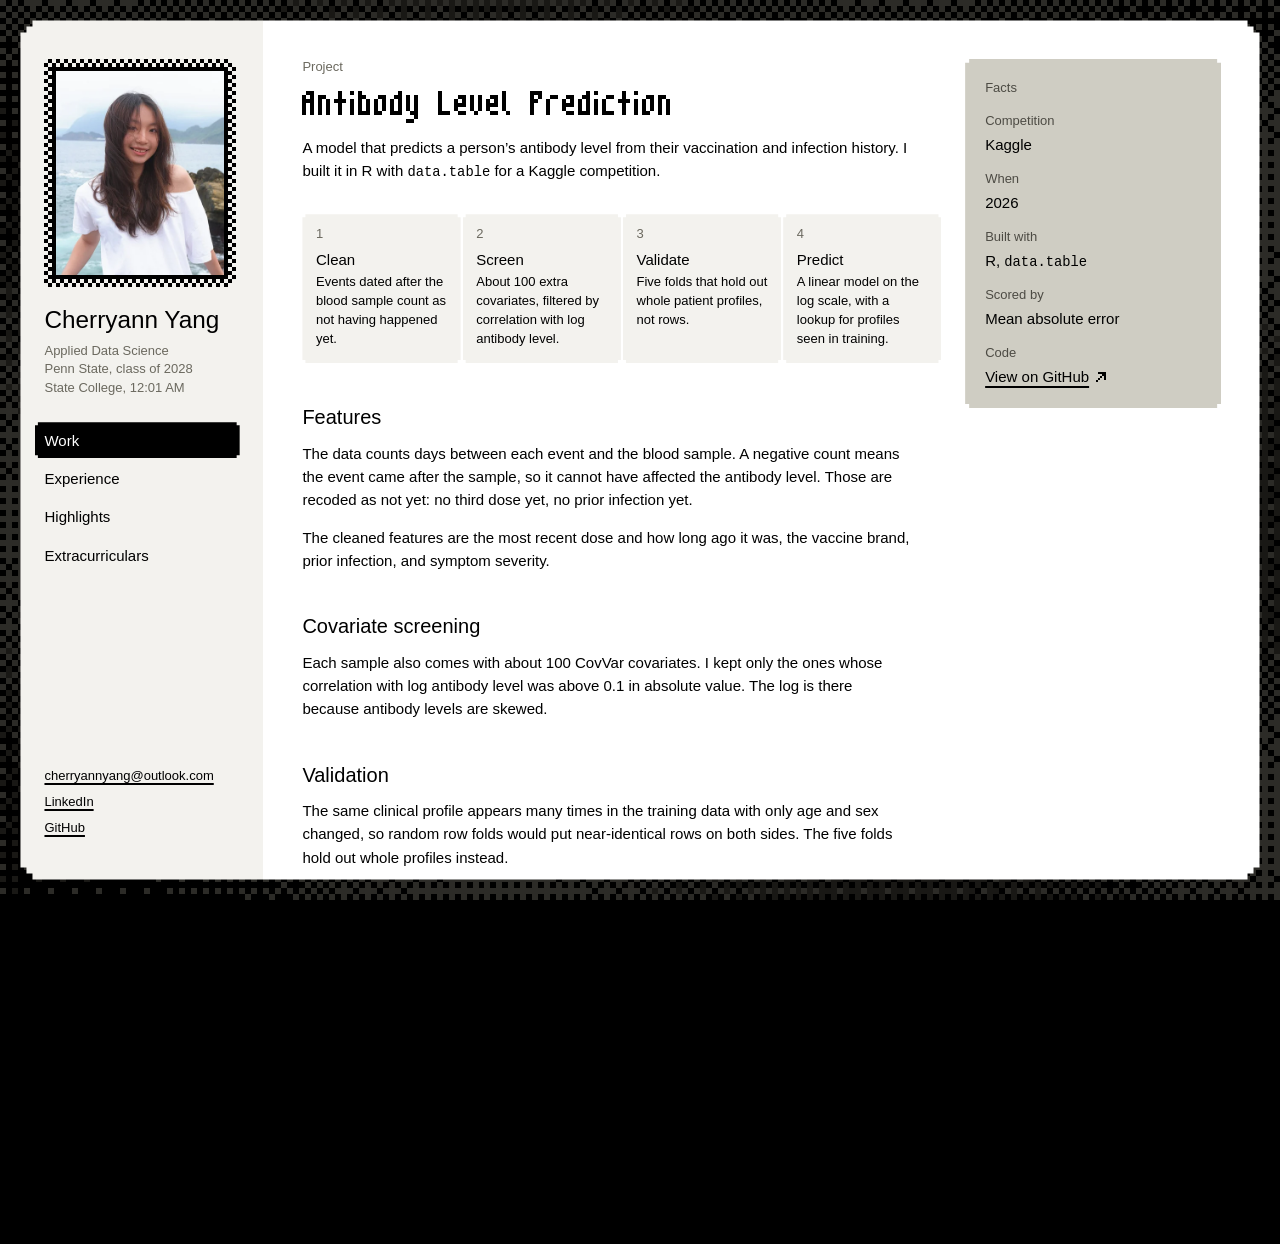
==== commit 42aa3885: "update" ====
--- a/work/antibody-prediction.html
+++ b/work/antibody-prediction.html
@@ -73,8 +73,11 @@
     <h2>More work</h2>
     <ul>
       <li><a href="knowledge-curation.html">Continuous Knowledge Curation</a></li>
+      <li><a href="react-agent-harness.html">ReAct Agent Harness</a></li>
       <li><a href="gaia-agent.html">GAIA Tool-Using Agent</a></li>
       <li><a href="beijing-pm25.html">Beijing PM2.5 Forecasting</a></li>
+      <li><a href="satsuma.html">Satsuma</a></li>
+      <li><a href="glitchdle.html">Glitchdle</a></li>
       <li><a href="resume.html">Resume</a></li>
     </ul>
   </nav>
--- a/styles.css
+++ b/styles.css
@@ -13,7 +13,7 @@
      - Topic headings (Experience, Feed, Facts) are small and gray. They label
        a part of the page; they are not the content.
      - Colour is black, white and Classic Gray, lighter or darker. Nothing else.
-     - The small drawn things (photo frame, arrows, the Now dot) are built
+     - The small drawn things (photo frame, arrows) are built
        from square dots, like the font. Every box has one square dot missing
        from each corner, so nothing is perfectly sharp.
      - Nothing tints until you hover.
@@ -23,7 +23,7 @@
      2. Base
      3. Layout        frame, block, sidebar | page | floating block
      4. Sidebar
-     5. Pieces        links, buttons, chips, the Now callout
+     5. Pieces        links, buttons, chips
      6. Work page     headline, project blocks, experience rows
      7. Inner pages   write-ups, facts, steps, feed
      8. Opening       the screen that shows when you first arrive
@@ -44,7 +44,7 @@
      the site is one of these. site.js reads the hover and frame ones. */
   --gray: #e3e1d8;          /* Classic Gray itself: hover dots, hover fills */
   --gray-pale: #eeede7;     /* the second, fainter hover dot */
-  --gray-light: #f3f2ee;    /* sidebar, Now callout, step boxes */
+  --gray-light: #f3f2ee;    /* sidebar, get in touch, step boxes */
   --gray-dark: #cfcdc3;     /* the floating block */
   --gray-text: #6b695f;     /* quiet text on white or light gray */
   --gray-deep: #4d4b44;     /* quiet text on the floating block */
@@ -77,7 +77,7 @@
   --pad: clamp(1.25rem, 3vw, 2.5rem);
   --step: 1.5rem;                                           /* the usual gap between things */
 
-  /* Pixel arrows, drawn on a grid of dots. Used as masks so they take the text colour. */
+  /* Pixel arrows and signs, drawn on a grid of dots. Used as masks so they take the text colour. */
   --arrow-out: url("data:image/svg+xml,%3Csvg xmlns='http://www.w3.org/2000/svg' viewBox='0 0 5 5' shape-rendering='crispEdges'%3E%3Cpath d='M1 0h4v4H4V1H1zM3 1h1v1H3zM2 2h1v1H2zM1 3h1v1H1zM0 4h1v1H0z'/%3E%3C/svg%3E");
   --arrow-go: url("data:image/svg+xml,%3Csvg xmlns='http://www.w3.org/2000/svg' viewBox='0 0 7 5' shape-rendering='crispEdges'%3E%3Cpath d='M0 2h7v1H0zM4 0h1v1H4zM5 1h1v1H5zM5 3h1v1H5zM4 4h1v1H4z'/%3E%3C/svg%3E");
 }
@@ -92,7 +92,7 @@
 /* Pixel mouse pointers: an arrow, and a hand over anything you can press.
    The second line of each pair is a sharper copy for high-resolution screens. */
 html { cursor: url(images/cursor.png) 0 0, auto; cursor: image-set(url(images/cursor.png) 1x, url(images/cursor@2x.png) 2x) 0 0, auto; }
-a, button { cursor: url(images/cursor-hand.png) 5 0, pointer; cursor: image-set(url(images/cursor-hand.png) 1x, url(images/cursor-hand@2x.png) 2x) 5 0, pointer; }
+a, button, summary { cursor: url(images/cursor-hand.png) 5 0, pointer; cursor: image-set(url(images/cursor-hand.png) 1x, url(images/cursor-hand@2x.png) 2x) 5 0, pointer; }
 
 body {
   display: grid;
@@ -114,13 +114,13 @@
 
 /* Pixel corners: every box loses one square dot from each corner. To give a
    new box the same corners, add its selector to this list. */
-.btn, .chips li, .side nav a, .callout, .rail, .feed, .touch, .post, .steps li, .frame, .glow, .paper {
+.btn, .chips li, .side nav a, .rail, .feed, .touch, .post, .steps li, .frame, .glow, .paper, .playtile {
   clip-path: polygon(
     var(--nick) 0, calc(100% - var(--nick)) 0, calc(100% - var(--nick)) var(--nick), 100% var(--nick),
     100% calc(100% - var(--nick)), calc(100% - var(--nick)) calc(100% - var(--nick)), calc(100% - var(--nick)) 100%, var(--nick) 100%,
     var(--nick) calc(100% - var(--nick)), 0 calc(100% - var(--nick)), 0 var(--nick), var(--nick) var(--nick));
 }
-.callout, .rail, .feed, .touch, .frame, .paper { --nick: 4px; }
+.rail, .feed, .touch, .frame, .paper, .playtile { --nick: 4px; }
 .glow { --nick: 6px; }  /* one of its own dots */
 .btn:focus-visible, .side nav a:focus-visible { outline-color: currentColor; outline-offset: -5px; }  /* inside, where the corners cannot clip it */
 code { font: 0.92em var(--mono); }
@@ -332,27 +332,16 @@
 .tags { margin-top: 0.45rem; }
 .tags li { --nick: 2px; padding: 0 0.4rem; background: var(--gray-light); font-size: 0.75rem; }
 
-/* A callout: a gray box with a flashing pixel dot beside its title. The dot
-   is drawn on a 7 by 7 grid, each square one --stroke wide. */
-.callout { display: grid; gap: 0.25rem 1.25rem; max-width: 38rem; padding: 0.9rem 1rem; background: var(--gray-light); }
-.callout .tag { display: flex; align-items: center; gap: 0.5rem; }
-.dot { flex: none; width: calc(var(--stroke) * 7); height: calc(var(--stroke) * 7); fill: var(--ink); shape-rendering: crispEdges; }
-
-@container (min-width: 30rem) {
-  .callout { grid-template-columns: auto minmax(0, 1fr); }
-}
-
 
 /* 6. Work page ------------------------------------------------------------ */
 
 .intro h1 { max-width: 15em; }
 .lede { max-width: 38rem; margin-top: 1rem; }
-.intro .callout { margin-top: var(--step); }
-.intro .btn { margin-top: var(--step); }
+.intro .touch { max-width: 38rem; margin-top: var(--step); }
 
 /* Project blocks: two across when there is room, no lines between them.
    Hovering one brings up a cloud of pale dots behind it (site.js draws them)
-   and a white edge around its words so they stay easy to read. The whole
+   and a white strip behind each line of words so they stay easy to read. The whole
    block is the link. The blocks hang a little outside the column so their
    text lines up with the headline. */
 .blocks { display: grid; gap: 0.5rem; margin: 2rem -1.25rem 0; }
@@ -360,9 +349,6 @@
 .glow { position: absolute; inset: 0; z-index: -1; width: 100%; height: 100%; image-rendering: pixelated; opacity: 0; }
 .block:hover .glow, .block:focus-within .glow { opacity: 1; }
 .block:hover :is(.label, .meta), .block:focus-within :is(.label, .meta) { color: var(--ink); }
-.block:hover :is(.label, p), .block:focus-within :is(.label, p) {
-  text-shadow: 0 0 2px var(--paper), 0 0 2px var(--paper), 0 0 3px var(--paper), 0 0 3px var(--paper), 0 0 4px var(--paper), 0 0 5px var(--paper);
-}
 .block:hover h2, .block:focus-within h2 {  /* a hard edge, one dot wide, for the pixel title */
   text-shadow: 3px 0 var(--paper), -3px 0 var(--paper), 0 3px var(--paper), 0 -3px var(--paper), 3px 3px var(--paper), -3px 3px var(--paper), 3px -3px var(--paper), -3px -3px var(--paper);
 }
@@ -387,6 +373,32 @@
 @container (min-width: 34rem) {
   .blocks { grid-template-columns: 1fr 1fr; }
 }
+
+/* Playground: the last tile in the grid, and the only filled one, so it reads
+   as its own corner of the page. Its label and title sit where a project's
+   do. site.js sends a snake around its edge. */
+.playtile { position: relative; align-self: start; padding: 1.25rem; background: var(--gray-text); color: var(--paper); }
+.block:has(+ .playtile) { align-self: start; }  /* the block beside it keeps its own height */
+.playframe { position: absolute; inset: 0; width: 100%; height: 100%; image-rendering: pixelated; pointer-events: none; }
+.playtile .label { color: var(--gray-pale); }
+.playtile h2 { margin-top: -0.2rem; color: var(--paper); }
+.playtile ul { display: grid; grid-template-columns: 1fr 1fr; gap: 1rem; margin-top: 0.8rem; }
+.playtile li { position: relative; }
+.playtile li img { width: 100%; aspect-ratio: 4 / 3; object-fit: cover; border: 0.25rem solid var(--paper); }
+.playtile h3 { margin-top: 0.75rem; color: var(--paper); font-size: 2rem; }
+.playtile h3 a, .playtile h3 a:hover { display: flex; justify-content: space-between; align-items: center; gap: 0.5rem; background: none; text-decoration: none; }
+.playtile h3 a::before { content: ""; position: absolute; inset: 0; }  /* stretches the link over the picture and the words */
+.playtile h3 a::after {  /* the same pixel arrow the projects have */
+  content: "";
+  flex: none;
+  width: calc(var(--stroke) * 7);
+  height: calc(var(--stroke) * 5);
+  background: currentColor;
+  -webkit-mask: var(--arrow-go) center / contain no-repeat;
+  mask: var(--arrow-go) center / contain no-repeat;
+}
+.playtile li p { margin-top: 0.3rem; color: var(--gray-pale); font-size: var(--small); line-height: 1.45; }
+.playtile li:hover img, .playtile li:focus-within img { transform: scale(1.04); }
 
 /* Experience rows: the title on the left, the place and dates on the right. */
 .entries, main .feed, .touch { max-width: 44rem; margin-top: 3rem; }
@@ -427,6 +439,7 @@
 /* 7. Inner pages ---------------------------------------------------------- */
 
 .sheet .label + h1 { margin-top: -0.1rem; }  /* the pixel letters carry their own space above */
+.sheet .lede + .btn { margin-top: var(--step); }
 .sheet section { max-width: 38rem; margin-top: 2.5rem; }
 .sheet section > h2 { margin-bottom: 0.6rem; color: var(--ink); font-size: var(--lead); }  /* a heading inside a write-up */
 .sheet section p + p { margin-top: 0.9rem; }
@@ -442,7 +455,8 @@
 .facts dl div + div { margin-top: 0.9rem; }
 .facts dd { margin-top: 0.1rem; overflow-wrap: anywhere; }
 .touch { padding: 1.25rem; background: var(--gray-light); }
-.touch p { margin: 0.4rem 0 1rem; }
+.touch p { margin: 0.4rem 0 0.7rem; }
+.touch .btns { display: flex; flex-wrap: wrap; align-items: center; gap: 0.5rem 1.5rem; margin: 0; }
 
 .more { max-width: 38rem; margin-top: 3rem; }
 .more ul { display: flex; flex-wrap: wrap; gap: 0.4rem 1.5rem; margin-top: 0.6rem; }
@@ -453,7 +467,7 @@
 }
 
 figure { margin-top: 2rem; }
-figure img { width: 100%; }
+figure img, figure video { display: block; width: 100%; height: auto; }
 figcaption { margin-top: 0.6rem; }
 
 /* The step diagrams on project pages: four gray boxes in a row. */
@@ -544,12 +558,11 @@
   .block:nth-child(2) { --i: 1; }
   .block:nth-child(3) { --i: 2; }
   .block:nth-child(4) { --i: 3; }
+  .block:nth-child(5) { --i: 4; }
+  .block:nth-child(6) { --i: 5; }
   html.opening .block { animation: none; }
   .caret::after { animation: 1s steps(1) infinite blink; }
   .opening-screen { transition: opacity 0.4s; }
-
-  /* The Now dot flashes black, then white. */
-  .dot { animation: 1.4s steps(1) infinite flash; }
 
   /* Hover: the dots fade in, the arrow nudges, a feed row opens. */
   .glow { transition: opacity 0.35s; }
@@ -557,6 +570,9 @@
   .block:hover h2 a::after { transform: translateX(4px); }
   .extra { transition: grid-template-rows 0.35s cubic-bezier(0.2, 0.7, 0.2, 1); }
   .thumb { transition: opacity 0.2s; }
+  .playtile h3 a::after { transition: transform 0.2s; }
+  .playtile li img { transition: transform 0.2s; }
+  .playtile li:hover h3 a::after { transform: translateX(4px); }
   .btn, .chips li, .side nav a, .contact a, :where(main, .rail) a { transition: background-color 0.15s, color 0.15s; }
 
   /* The research loop on its own page: each step darkens in turn. */
@@ -568,7 +584,6 @@
   @keyframes arrive { from { opacity: 0; transform: translateY(12px); } }
   @keyframes leave { to { opacity: 0; } }
   @keyframes blink { 50% { opacity: 0; } }
-  @keyframes flash { 50% { fill: var(--paper); } }
   @keyframes turn {
     0%, 21% { background-color: var(--gray-dark); }
     25%, 100% { background-color: var(--gray-light); }
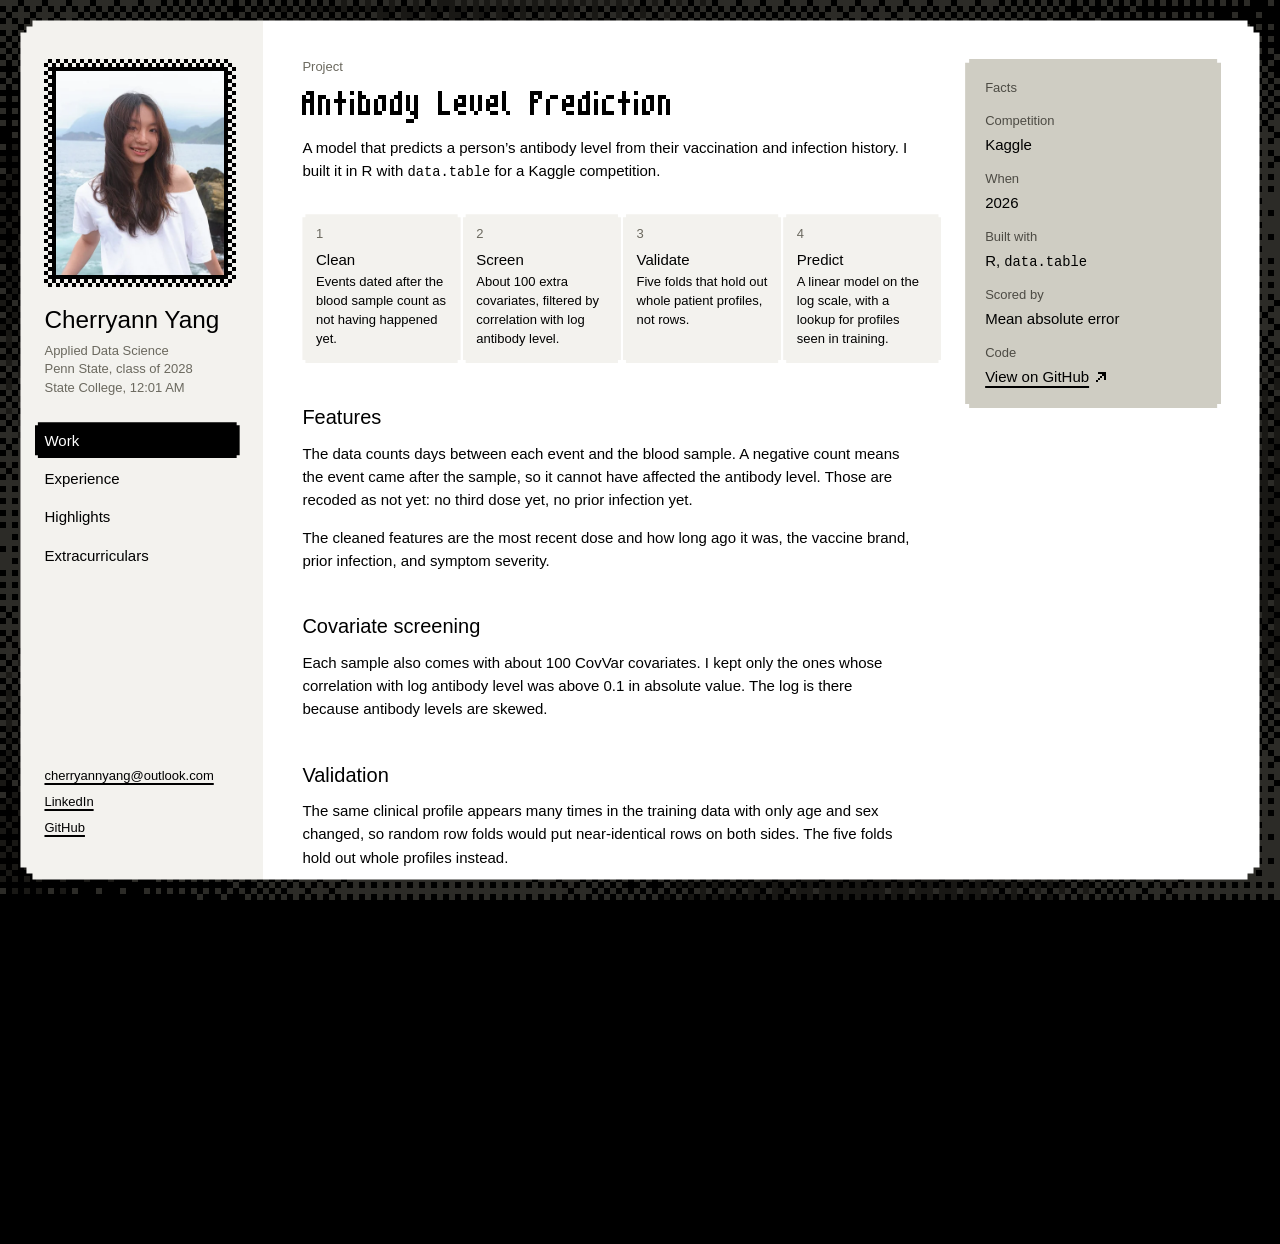
==== commit e86b9f3c: "Steelhacks Project" ====
--- a/work/antibody-prediction.html
+++ b/work/antibody-prediction.html
@@ -76,6 +76,7 @@
       <li><a href="react-agent-harness.html">ReAct Agent Harness</a></li>
       <li><a href="gaia-agent.html">GAIA Tool-Using Agent</a></li>
       <li><a href="beijing-pm25.html">Beijing PM2.5 Forecasting</a></li>
+      <li><a href="stocklens.html">StockLens</a></li>
       <li><a href="satsuma.html">Satsuma</a></li>
       <li><a href="glitchdle.html">Glitchdle</a></li>
       <li><a href="resume.html">Resume</a></li>
